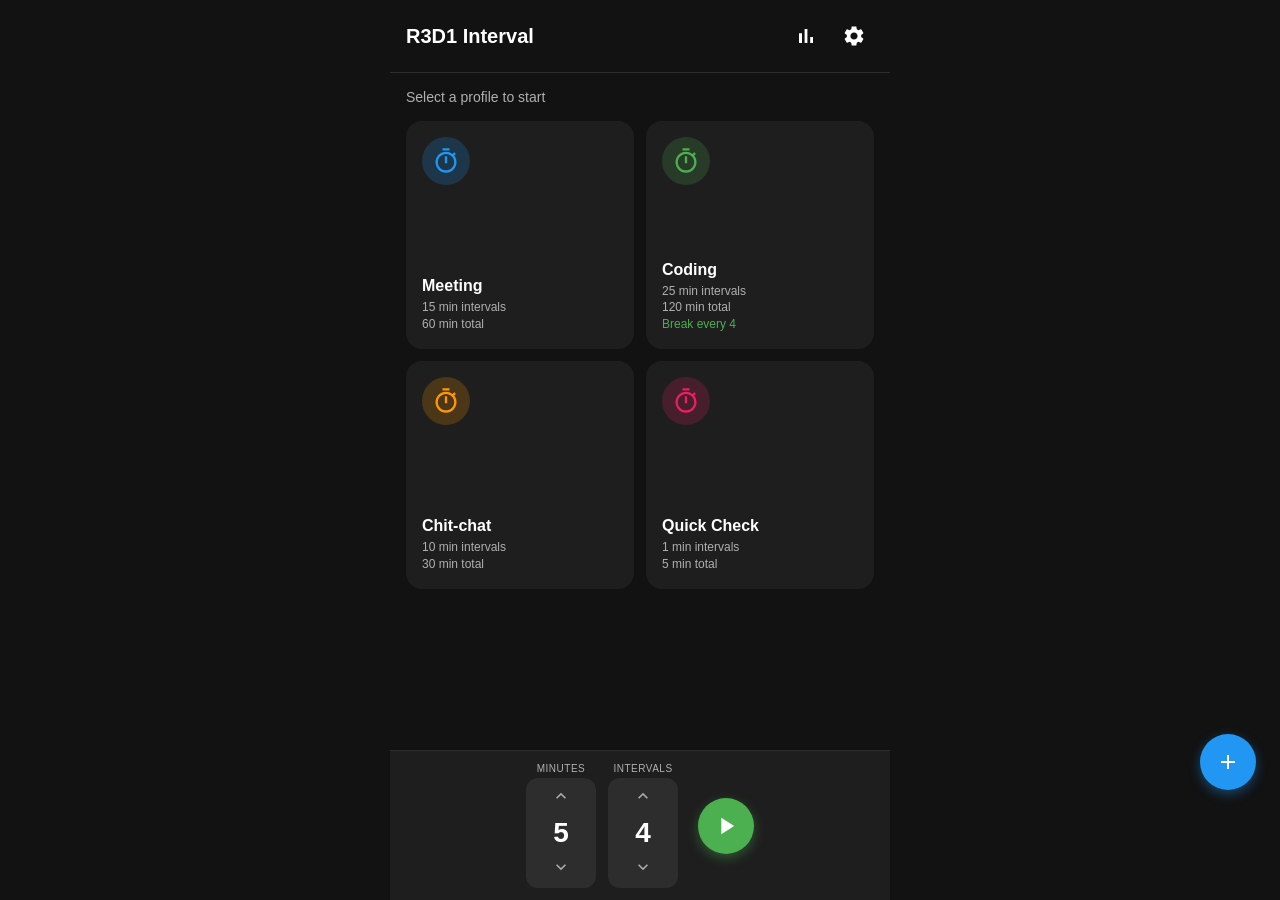
==== index.html @ 6e0c1206 "refactor: Remove Android app, keep PWA only - Removed all Kotlin/Android files - Moved PWA files to " ====
<!DOCTYPE html>
<html lang="en">
<head>
    <meta charset="UTF-8">
    <meta name="viewport" content="width=device-width, initial-scale=1.0, user-scalable=no">
    <meta name="theme-color" content="#121212">
    <meta name="apple-mobile-web-app-capable" content="yes">
    <meta name="apple-mobile-web-app-status-bar-style" content="black-translucent">
    <meta name="description" content="R3D1 Interval Timer - Productivity interval timer app">

    <title>R3D1 Interval</title>

    <link rel="manifest" href="manifest.json">
    <link rel="apple-touch-icon" href="icons/icon-192.png">
    <link rel="icon" type="image/png" href="icons/icon-192.png">
    <link rel="stylesheet" href="css/style.css">
</head>
<body>
    <div id="app">
        <!-- Home Screen -->
        <div id="home-screen" class="screen active">
            <header>
                <h1>R3D1 Interval</h1>
                <div class="header-actions">
                    <button id="stats-btn" class="icon-btn" aria-label="Statistics">
                        <svg viewBox="0 0 24 24"><path d="M5 9.2h3V19H5V9.2zM10.6 5h2.8v14h-2.8V5zm5.6 8H19v6h-2.8v-6z"/></svg>
                    </button>
                    <button id="settings-btn" class="icon-btn" aria-label="Settings">
                        <svg viewBox="0 0 24 24"><path d="M19.14 12.94c.04-.31.06-.63.06-.94 0-.31-.02-.63-.06-.94l2.03-1.58c.18-.14.23-.41.12-.61l-1.92-3.32c-.12-.22-.37-.29-.59-.22l-2.39.96c-.5-.38-1.03-.7-1.62-.94l-.36-2.54c-.04-.24-.24-.41-.48-.41h-3.84c-.24 0-.43.17-.47.41l-.36 2.54c-.59.24-1.13.57-1.62.94l-2.39-.96c-.22-.08-.47 0-.59.22L2.74 8.87c-.12.21-.08.47.12.61l2.03 1.58c-.04.31-.06.63-.06.94s.02.63.06.94l-2.03 1.58c-.18.14-.23.41-.12.61l1.92 3.32c.12.22.37.29.59.22l2.39-.96c.5.38 1.03.7 1.62.94l.36 2.54c.05.24.24.41.48.41h3.84c.24 0 .44-.17.47-.41l.36-2.54c.59-.24 1.13-.56 1.62-.94l2.39.96c.22.08.47 0 .59-.22l1.92-3.32c.12-.22.07-.47-.12-.61l-2.01-1.58zM12 15.6c-1.98 0-3.6-1.62-3.6-3.6s1.62-3.6 3.6-3.6 3.6 1.62 3.6 3.6-1.62 3.6-3.6 3.6z"/></svg>
                    </button>
                </div>
            </header>

            <main>
                <p class="subtitle">Select a profile to start</p>
                <div id="profiles-grid" class="profiles-grid">
                    <!-- Profiles will be inserted here -->
                </div>
                <button id="add-profile-btn" class="fab" aria-label="Add Profile">
                    <svg viewBox="0 0 24 24"><path d="M19 13h-6v6h-2v-6H5v-2h6V5h2v6h6v2z"/></svg>
                </button>
            </main>

            <!-- Quick Start Section -->
            <div class="quick-start-section">
                <div class="quick-start-container">
                    <div class="picker-box">
                        <label>Minutes</label>
                        <div class="picker-wheel" id="minutes-picker">
                            <button class="picker-arrow up" data-picker="minutes" data-dir="up">
                                <svg viewBox="0 0 24 24"><path d="M7.41 15.41L12 10.83l4.59 4.58L18 14l-6-6-6 6z"/></svg>
                            </button>
                            <div class="picker-value" id="quick-minutes">5</div>
                            <button class="picker-arrow down" data-picker="minutes" data-dir="down">
                                <svg viewBox="0 0 24 24"><path d="M7.41 8.59L12 13.17l4.59-4.58L18 10l-6 6-6-6z"/></svg>
                            </button>
                        </div>
                    </div>
                    <div class="picker-box">
                        <label>Intervals</label>
                        <div class="picker-wheel" id="intervals-picker">
                            <button class="picker-arrow up" data-picker="intervals" data-dir="up">
                                <svg viewBox="0 0 24 24"><path d="M7.41 15.41L12 10.83l4.59 4.58L18 14l-6-6-6 6z"/></svg>
                            </button>
                            <div class="picker-value" id="quick-intervals">4</div>
                            <button class="picker-arrow down" data-picker="intervals" data-dir="down">
                                <svg viewBox="0 0 24 24"><path d="M7.41 8.59L12 13.17l4.59-4.58L18 10l-6 6-6-6z"/></svg>
                            </button>
                        </div>
                    </div>
                    <button class="quick-start-btn" id="quick-start-btn">
                        <svg viewBox="0 0 24 24"><path d="M8 5v14l11-7z"/></svg>
                    </button>
                </div>
            </div>
        </div>

        <!-- Timer Screen -->
        <div id="timer-screen" class="screen">
            <header>
                <button id="timer-back-btn" class="icon-btn" aria-label="Back">
                    <svg viewBox="0 0 24 24"><path d="M20 11H7.83l5.59-5.59L12 4l-8 8 8 8 1.41-1.41L7.83 13H20v-2z"/></svg>
                </button>
                <h1 id="timer-profile-name">Timer</h1>
                <div class="header-actions"></div>
            </header>

            <main class="timer-main">
                <div id="timer-status" class="status-badge">READY</div>

                <div class="timer-display">
                    <svg class="progress-ring" viewBox="0 0 200 200">
                        <circle class="progress-ring-bg" cx="100" cy="100" r="90"/>
                        <circle id="progress-circle" class="progress-ring-fg" cx="100" cy="100" r="90"/>
                    </svg>
                    <div class="timer-text">
                        <span id="timer-label">Interval</span>
                        <span id="timer-time">00:00</span>
                    </div>
                </div>

                <div class="timer-info">
                    <span id="intervals-count">Intervals: 0</span>
                    <span id="session-time">Session: 00:00</span>
                </div>

                <div id="timer-controls" class="timer-controls">
                    <button id="start-btn" class="control-btn primary">
                        <svg viewBox="0 0 24 24"><path d="M8 5v14l11-7z"/></svg>
                    </button>
                </div>
            </main>
        </div>

        <!-- Profile Editor Screen -->
        <div id="editor-screen" class="screen">
            <header>
                <button id="editor-close-btn" class="icon-btn" aria-label="Close">
                    <svg viewBox="0 0 24 24"><path d="M19 6.41L17.59 5 12 10.59 6.41 5 5 6.41 10.59 12 5 17.59 6.41 19 12 13.41 17.59 19 19 17.59 13.41 12z"/></svg>
                </button>
                <h1 id="editor-title">New Profile</h1>
                <button id="editor-save-btn" class="text-btn">Save</button>
            </header>

            <main class="editor-main">
                <div class="form-group">
                    <label for="profile-name">Profile Name</label>
                    <input type="text" id="profile-name" placeholder="Enter name">
                </div>

                <div class="form-group">
                    <label>Interval Duration: <span id="interval-value">25</span> min</label>
                    <input type="range" id="interval-slider" min="1" max="60" value="25">
                </div>

                <div class="form-group">
                    <label>Session Duration: <span id="session-value">60</span> min</label>
                    <input type="range" id="session-slider" min="5" max="240" value="60">
                </div>

                <div class="form-group switch-group">
                    <label>Break Reminders</label>
                    <label class="switch">
                        <input type="checkbox" id="break-toggle">
                        <span class="slider"></span>
                    </label>
                </div>

                <div id="break-settings" class="break-settings hidden">
                    <div class="form-group">
                        <label>Break after: <span id="break-interval-value">4</span> intervals</label>
                        <input type="range" id="break-interval-slider" min="1" max="10" value="4">
                    </div>
                    <div class="form-group">
                        <label>Break duration: <span id="break-duration-value">5</span> min</label>
                        <input type="range" id="break-duration-slider" min="1" max="15" value="5">
                    </div>
                </div>

                <div class="form-group">
                    <label>Color</label>
                    <div class="color-options" id="color-options">
                        <button class="color-btn selected" data-color="#2196F3" style="background:#2196F3"></button>
                        <button class="color-btn" data-color="#4CAF50" style="background:#4CAF50"></button>
                        <button class="color-btn" data-color="#FF9800" style="background:#FF9800"></button>
                        <button class="color-btn" data-color="#E91E63" style="background:#E91E63"></button>
                        <button class="color-btn" data-color="#9C27B0" style="background:#9C27B0"></button>
                        <button class="color-btn" data-color="#00BCD4" style="background:#00BCD4"></button>
                    </div>
                </div>

                <button id="delete-profile-btn" class="delete-btn hidden">Delete Profile</button>
            </main>
        </div>

        <!-- Settings Screen -->
        <div id="settings-screen" class="screen">
            <header>
                <button id="settings-back-btn" class="icon-btn" aria-label="Back">
                    <svg viewBox="0 0 24 24"><path d="M20 11H7.83l5.59-5.59L12 4l-8 8 8 8 1.41-1.41L7.83 13H20v-2z"/></svg>
                </button>
                <h1>Settings</h1>
                <div class="header-actions"></div>
            </header>

            <main class="settings-main">
                <section>
                    <h2>Timer</h2>
                    <div class="setting-item">
                        <div class="setting-info">
                            <span class="setting-title">Sound</span>
                            <span class="setting-desc">Play beep when interval completes</span>
                        </div>
                        <label class="switch">
                            <input type="checkbox" id="sound-toggle" checked>
                            <span class="slider"></span>
                        </label>
                    </div>
                    <div class="setting-item">
                        <div class="setting-info">
                            <span class="setting-title">Vibration</span>
                            <span class="setting-desc">Vibrate when interval completes</span>
                        </div>
                        <label class="switch">
                            <input type="checkbox" id="vibration-toggle" checked>
                            <span class="slider"></span>
                        </label>
                    </div>
                </section>

                <section>
                    <h2>Display</h2>
                    <div class="setting-item">
                        <div class="setting-info">
                            <span class="setting-title">Keep Screen On</span>
                            <span class="setting-desc">Prevent screen from turning off during timer</span>
                        </div>
                        <label class="switch">
                            <input type="checkbox" id="wakelock-toggle">
                            <span class="slider"></span>
                        </label>
                    </div>
                </section>

                <section>
                    <h2>Data</h2>
                    <div class="setting-item clickable" id="clear-stats-btn">
                        <div class="setting-info">
                            <span class="setting-title">Clear Statistics</span>
                            <span class="setting-desc">Remove all session history</span>
                        </div>
                    </div>
                    <div class="setting-item clickable" id="reset-profiles-btn">
                        <div class="setting-info">
                            <span class="setting-title">Reset to Defaults</span>
                            <span class="setting-desc">Restore default profiles</span>
                        </div>
                    </div>
                </section>

                <section>
                    <h2>About</h2>
                    <div class="setting-item">
                        <div class="setting-info">
                            <span class="setting-title">Version</span>
                            <span class="setting-desc">1.0.0</span>
                        </div>
                    </div>
                </section>
            </main>
        </div>

        <!-- Statistics Screen -->
        <div id="stats-screen" class="screen">
            <header>
                <button id="stats-back-btn" class="icon-btn" aria-label="Back">
                    <svg viewBox="0 0 24 24"><path d="M20 11H7.83l5.59-5.59L12 4l-8 8 8 8 1.41-1.41L7.83 13H20v-2z"/></svg>
                </button>
                <h1>Statistics</h1>
                <div class="header-actions"></div>
            </header>

            <main class="stats-main">
                <p class="subtitle">Last 7 Days</p>

                <div class="stats-grid">
                    <div class="stat-card blue">
                        <svg viewBox="0 0 24 24"><path d="M15 1H9v2h6V1zm-4 13h2V8h-2v6zm8.03-6.61l1.42-1.42c-.43-.51-.9-.99-1.41-1.41l-1.42 1.42A8.962 8.962 0 0012 4c-4.97 0-9 4.03-9 9s4.03 9 9 9 9-4.03 9-9c0-2.12-.74-4.07-1.97-5.61zM12 20c-3.87 0-7-3.13-7-7s3.13-7 7-7 7 3.13 7 7-3.13 7-7 7z"/></svg>
                        <span id="stat-minutes" class="stat-value">0</span>
                        <span class="stat-label">Minutes</span>
                    </div>
                    <div class="stat-card green">
                        <svg viewBox="0 0 24 24"><path d="M12 2C6.48 2 2 6.48 2 12s4.48 10 10 10 10-4.48 10-10S17.52 2 12 2zm-2 15l-5-5 1.41-1.41L10 14.17l7.59-7.59L19 8l-9 9z"/></svg>
                        <span id="stat-sessions" class="stat-value">0</span>
                        <span class="stat-label">Sessions</span>
                    </div>
                    <div class="stat-card orange">
                        <svg viewBox="0 0 24 24"><path d="M19 3h-1V1h-2v2H8V1H6v2H5c-1.11 0-1.99.9-1.99 2L3 19c0 1.1.89 2 2 2h14c1.1 0 2-.9 2-2V5c0-1.1-.9-2-2-2zm0 16H5V8h14v11zM9 10H7v2h2v-2zm4 0h-2v2h2v-2zm4 0h-2v2h2v-2zm-8 4H7v2h2v-2zm4 0h-2v2h2v-2zm4 0h-2v2h2v-2z"/></svg>
                        <span id="stat-days" class="stat-value">0</span>
                        <span class="stat-label">Active Days</span>
                    </div>
                    <div class="stat-card pink">
                        <svg viewBox="0 0 24 24"><path d="M13.5.67s.74 2.65.74 4.8c0 2.06-1.35 3.73-3.41 3.73-2.07 0-3.63-1.67-3.63-3.73l.03-.36C5.21 7.51 4 10.62 4 14c0 4.42 3.58 8 8 8s8-3.58 8-8C20 8.61 17.41 3.8 13.5.67zM11.71 19c-1.78 0-3.22-1.4-3.22-3.14 0-1.62 1.05-2.76 2.81-3.12 1.77-.36 3.6-1.21 4.62-2.58.39 1.29.59 2.65.59 4.04 0 2.65-2.15 4.8-4.8 4.8z"/></svg>
                        <span id="stat-streak" class="stat-value">0</span>
                        <span class="stat-label">Day Streak</span>
                    </div>
                </div>

                <h2>Session History</h2>
                <div id="history-list" class="history-list">
                    <p class="empty-state">No sessions yet</p>
                </div>
            </main>
        </div>
    </div>

    <script src="js/app.js"></script>
</body>
</html>
---- css/style.css ----
* {
    margin: 0;
    padding: 0;
    box-sizing: border-box;
}

:root {
    --bg-primary: #121212;
    --bg-secondary: #1E1E1E;
    --bg-tertiary: #2D2D2D;
    --text-primary: #FFFFFF;
    --text-secondary: #B0B0B0;
    --accent-blue: #2196F3;
    --accent-green: #4CAF50;
    --accent-orange: #FF9800;
    --accent-pink: #E91E63;
    --accent-purple: #9C27B0;
    --accent-cyan: #00BCD4;
}

html, body {
    height: 100%;
    font-family: -apple-system, BlinkMacSystemFont, 'Segoe UI', Roboto, Oxygen, Ubuntu, sans-serif;
    background: var(--bg-primary);
    color: var(--text-primary);
    overflow: hidden;
    -webkit-tap-highlight-color: transparent;
    user-select: none;
}

#app {
    height: 100%;
    width: 100%;
    max-width: 500px;
    margin: 0 auto;
    position: relative;
}

/* Screens */
.screen {
    position: absolute;
    top: 0;
    left: 0;
    width: 100%;
    height: 100%;
    display: flex;
    flex-direction: column;
    opacity: 0;
    visibility: hidden;
    transition: opacity 0.2s, visibility 0.2s;
}

.screen.active {
    opacity: 1;
    visibility: visible;
}

/* Header */
header {
    display: flex;
    align-items: center;
    justify-content: space-between;
    padding: 16px;
    background: var(--bg-primary);
    border-bottom: 1px solid var(--bg-tertiary);
}

header h1 {
    font-size: 20px;
    font-weight: 600;
}

.header-actions {
    display: flex;
    gap: 8px;
}

.icon-btn {
    background: none;
    border: none;
    width: 40px;
    height: 40px;
    border-radius: 50%;
    display: flex;
    align-items: center;
    justify-content: center;
    cursor: pointer;
    transition: background 0.2s;
}

.icon-btn:hover, .icon-btn:active {
    background: var(--bg-tertiary);
}

.icon-btn svg {
    width: 24px;
    height: 24px;
    fill: var(--text-primary);
}

.text-btn {
    background: none;
    border: none;
    color: var(--accent-blue);
    font-size: 16px;
    font-weight: 500;
    padding: 8px 16px;
    cursor: pointer;
}

/* Main content */
main {
    flex: 1;
    padding: 16px;
    overflow-y: auto;
}

.subtitle {
    color: var(--text-secondary);
    font-size: 14px;
    margin-bottom: 16px;
}

/* Profiles Grid */
.profiles-grid {
    display: grid;
    grid-template-columns: repeat(2, 1fr);
    gap: 12px;
    padding-bottom: 80px;
}

.profile-card {
    background: var(--bg-secondary);
    border-radius: 16px;
    padding: 16px;
    aspect-ratio: 1;
    display: flex;
    flex-direction: column;
    justify-content: space-between;
    cursor: pointer;
    transition: transform 0.2s, box-shadow 0.2s;
    position: relative;
    overflow: hidden;
}

.profile-card:active {
    transform: scale(0.98);
}

.profile-card::before {
    content: '';
    position: absolute;
    top: 0;
    left: 0;
    right: 0;
    bottom: 0;
    opacity: 0.1;
    border-radius: 16px;
}

.profile-icon {
    width: 48px;
    height: 48px;
    border-radius: 50%;
    display: flex;
    align-items: center;
    justify-content: center;
}

.profile-icon svg {
    width: 28px;
    height: 28px;
}

.profile-name {
    font-size: 16px;
    font-weight: 600;
    margin-bottom: 4px;
}

.profile-info {
    font-size: 12px;
    color: var(--text-secondary);
    line-height: 1.4;
}

.profile-edit-btn {
    position: absolute;
    top: 8px;
    right: 8px;
    width: 32px;
    height: 32px;
    border-radius: 50%;
    background: rgba(0,0,0,0.3);
    border: none;
    cursor: pointer;
    display: flex;
    align-items: center;
    justify-content: center;
    opacity: 0;
    transition: opacity 0.2s;
}

.profile-card:hover .profile-edit-btn,
.profile-card:active .profile-edit-btn {
    opacity: 1;
}

.profile-edit-btn svg {
    width: 16px;
    height: 16px;
    fill: white;
}

/* FAB */
.fab {
    position: fixed;
    bottom: 24px;
    right: 24px;
    width: 56px;
    height: 56px;
    border-radius: 50%;
    background: var(--accent-blue);
    border: none;
    box-shadow: 0 4px 12px rgba(33, 150, 243, 0.4);
    cursor: pointer;
    display: flex;
    align-items: center;
    justify-content: center;
    transition: transform 0.2s;
}

.fab:active {
    transform: scale(0.95);
}

.fab svg {
    width: 24px;
    height: 24px;
    fill: white;
}

/* Timer Screen */
.timer-main {
    display: flex;
    flex-direction: column;
    align-items: center;
    justify-content: space-between;
    padding: 24px;
    height: calc(100% - 73px);
}

.status-badge {
    padding: 8px 16px;
    border-radius: 20px;
    font-size: 12px;
    font-weight: 700;
    letter-spacing: 1px;
}

.status-badge.ready { background: rgba(176,176,176,0.2); color: var(--text-secondary); }
.status-badge.running { background: rgba(76,175,80,0.2); color: var(--accent-green); }
.status-badge.paused { background: rgba(255,235,59,0.2); color: #FFEB3B; }
.status-badge.break { background: rgba(255,152,0,0.2); color: var(--accent-orange); }
.status-badge.completed { background: rgba(76,175,80,0.2); color: var(--accent-green); }

.timer-display {
    position: relative;
    width: 280px;
    height: 280px;
}

.progress-ring {
    width: 100%;
    height: 100%;
    transform: rotate(-90deg);
}

.progress-ring-bg {
    fill: none;
    stroke: var(--bg-tertiary);
    stroke-width: 8;
}

.progress-ring-fg {
    fill: none;
    stroke: var(--accent-blue);
    stroke-width: 8;
    stroke-linecap: round;
    stroke-dasharray: 565.48;
    stroke-dashoffset: 565.48;
    transition: stroke-dashoffset 0.3s ease;
}

.timer-text {
    position: absolute;
    top: 50%;
    left: 50%;
    transform: translate(-50%, -50%);
    text-align: center;
}

#timer-label {
    display: block;
    font-size: 14px;
    color: var(--text-secondary);
    margin-bottom: 4px;
}

#timer-time {
    display: block;
    font-size: 56px;
    font-weight: 700;
    font-variant-numeric: tabular-nums;
}

.timer-info {
    display: flex;
    flex-direction: column;
    align-items: center;
    gap: 4px;
    color: var(--text-secondary);
    font-size: 14px;
}

.timer-controls {
    display: flex;
    gap: 24px;
    align-items: center;
}

.control-btn {
    width: 56px;
    height: 56px;
    border-radius: 50%;
    border: 2px solid var(--text-secondary);
    background: none;
    cursor: pointer;
    display: flex;
    align-items: center;
    justify-content: center;
    transition: transform 0.2s;
}

.control-btn:active {
    transform: scale(0.95);
}

.control-btn svg {
    width: 24px;
    height: 24px;
    fill: var(--text-primary);
}

.control-btn.primary {
    width: 72px;
    height: 72px;
    background: var(--accent-blue);
    border: none;
    box-shadow: 0 4px 12px rgba(33, 150, 243, 0.4);
}

.control-btn.primary svg {
    width: 36px;
    height: 36px;
}

/* Editor Screen */
.editor-main {
    padding: 24px 16px;
}

.form-group {
    margin-bottom: 24px;
}

.form-group label {
    display: block;
    font-size: 14px;
    color: var(--text-secondary);
    margin-bottom: 8px;
}

.form-group input[type="text"] {
    width: 100%;
    padding: 12px 16px;
    border: 1px solid var(--bg-tertiary);
    border-radius: 8px;
    background: var(--bg-secondary);
    color: var(--text-primary);
    font-size: 16px;
}

.form-group input[type="text"]:focus {
    outline: none;
    border-color: var(--accent-blue);
}

.form-group input[type="range"] {
    width: 100%;
    height: 4px;
    border-radius: 2px;
    background: var(--bg-tertiary);
    appearance: none;
    cursor: pointer;
}

.form-group input[type="range"]::-webkit-slider-thumb {
    appearance: none;
    width: 20px;
    height: 20px;
    border-radius: 50%;
    background: var(--accent-blue);
    cursor: pointer;
}

.switch-group {
    display: flex;
    justify-content: space-between;
    align-items: center;
}

.switch-group label:first-child {
    margin-bottom: 0;
}

.switch {
    position: relative;
    width: 48px;
    height: 28px;
}

.switch input {
    opacity: 0;
    width: 0;
    height: 0;
}

.switch .slider {
    position: absolute;
    cursor: pointer;
    top: 0;
    left: 0;
    right: 0;
    bottom: 0;
    background: var(--bg-tertiary);
    border-radius: 14px;
    transition: 0.3s;
}

.switch .slider::before {
    content: '';
    position: absolute;
    width: 20px;
    height: 20px;
    left: 4px;
    bottom: 4px;
    background: white;
    border-radius: 50%;
    transition: 0.3s;
}

.switch input:checked + .slider {
    background: var(--accent-blue);
}

.switch input:checked + .slider::before {
    transform: translateX(20px);
}

.break-settings {
    background: var(--bg-secondary);
    padding: 16px;
    border-radius: 8px;
    margin-bottom: 24px;
}

.break-settings.hidden {
    display: none;
}

.color-options {
    display: flex;
    gap: 12px;
    flex-wrap: wrap;
}

.color-btn {
    width: 44px;
    height: 44px;
    border-radius: 50%;
    border: 3px solid transparent;
    cursor: pointer;
    transition: transform 0.2s;
}

.color-btn.selected {
    border-color: white;
}

.color-btn:active {
    transform: scale(0.95);
}

.delete-btn {
    width: 100%;
    padding: 16px;
    background: rgba(244, 67, 54, 0.1);
    border: 1px solid #F44336;
    border-radius: 8px;
    color: #F44336;
    font-size: 16px;
    cursor: pointer;
    margin-top: 24px;
}

.delete-btn.hidden {
    display: none;
}

/* Settings Screen */
.settings-main {
    padding: 0;
}

.settings-main section {
    padding: 16px;
    border-bottom: 1px solid var(--bg-tertiary);
}

.settings-main h2 {
    font-size: 12px;
    font-weight: 500;
    color: var(--accent-blue);
    text-transform: uppercase;
    letter-spacing: 1px;
    margin-bottom: 8px;
}

.setting-item {
    display: flex;
    justify-content: space-between;
    align-items: center;
    padding: 12px 0;
}

.setting-item.clickable {
    cursor: pointer;
}

.setting-item.clickable:active {
    opacity: 0.7;
}

.setting-info {
    flex: 1;
}

.setting-title {
    display: block;
    font-size: 16px;
    margin-bottom: 2px;
}

.setting-desc {
    display: block;
    font-size: 12px;
    color: var(--text-secondary);
}

/* Stats Screen */
.stats-main {
    padding: 16px;
}

.stats-main h2 {
    font-size: 14px;
    color: var(--text-secondary);
    margin: 24px 0 12px;
}

.stats-grid {
    display: grid;
    grid-template-columns: repeat(2, 1fr);
    gap: 12px;
}

.stat-card {
    padding: 16px;
    border-radius: 12px;
    text-align: center;
}

.stat-card svg {
    width: 28px;
    height: 28px;
    margin-bottom: 8px;
}

.stat-card.blue { background: rgba(33,150,243,0.1); }
.stat-card.blue svg { fill: var(--accent-blue); }

.stat-card.green { background: rgba(76,175,80,0.1); }
.stat-card.green svg { fill: var(--accent-green); }

.stat-card.orange { background: rgba(255,152,0,0.1); }
.stat-card.orange svg { fill: var(--accent-orange); }

.stat-card.pink { background: rgba(233,30,99,0.1); }
.stat-card.pink svg { fill: var(--accent-pink); }

.stat-value {
    display: block;
    font-size: 32px;
    font-weight: 700;
    margin-bottom: 4px;
}

.stat-label {
    font-size: 12px;
    color: var(--text-secondary);
}

.history-list {
    display: flex;
    flex-direction: column;
    gap: 8px;
}

.history-item {
    display: flex;
    justify-content: space-between;
    align-items: center;
    padding: 12px 16px;
    background: var(--bg-secondary);
    border-radius: 8px;
}

.history-item-info {
    flex: 1;
}

.history-item-name {
    font-size: 14px;
    font-weight: 500;
}

.history-item-date {
    font-size: 12px;
    color: var(--text-secondary);
}

.history-item-duration {
    font-size: 16px;
    font-weight: 600;
    color: var(--accent-blue);
}

.empty-state {
    text-align: center;
    color: var(--text-secondary);
    padding: 32px;
}

/* Utility */
.hidden {
    display: none !important;
}

/* Quick Start Section */
.quick-start-section {
    position: absolute;
    bottom: 0;
    left: 0;
    right: 0;
    background: var(--bg-secondary);
    border-top: 1px solid var(--bg-tertiary);
    padding: 12px 16px;
    padding-bottom: calc(12px + env(safe-area-inset-bottom, 0px));
}

.quick-start-container {
    display: flex;
    align-items: center;
    justify-content: center;
    gap: 12px;
}

.picker-box {
    display: flex;
    flex-direction: column;
    align-items: center;
}

.picker-box label {
    font-size: 10px;
    color: var(--text-secondary);
    text-transform: uppercase;
    letter-spacing: 0.5px;
    margin-bottom: 4px;
}

.picker-wheel {
    display: flex;
    flex-direction: column;
    align-items: center;
    background: var(--bg-tertiary);
    border-radius: 12px;
    padding: 4px;
    min-width: 70px;
}

.picker-arrow {
    background: none;
    border: none;
    padding: 4px;
    cursor: pointer;
    opacity: 0.6;
    transition: opacity 0.2s;
}

.picker-arrow:hover,
.picker-arrow:active {
    opacity: 1;
}

.picker-arrow svg {
    width: 20px;
    height: 20px;
    fill: var(--text-primary);
}

.picker-value {
    font-size: 28px;
    font-weight: 700;
    color: var(--text-primary);
    min-width: 50px;
    text-align: center;
    padding: 4px 0;
    font-variant-numeric: tabular-nums;
}

.quick-start-btn {
    width: 56px;
    height: 56px;
    border-radius: 50%;
    background: var(--accent-green);
    border: none;
    box-shadow: 0 4px 12px rgba(76, 175, 80, 0.4);
    cursor: pointer;
    display: flex;
    align-items: center;
    justify-content: center;
    transition: transform 0.2s;
    margin-left: 8px;
}

.quick-start-btn:active {
    transform: scale(0.95);
}

.quick-start-btn svg {
    width: 28px;
    height: 28px;
    fill: white;
}

/* Adjust main content to account for quick start section */
#home-screen main {
    padding-bottom: 120px;
}

/* Move FAB above quick start section */
#home-screen .fab {
    bottom: 110px;
}

/* Safe area for notched phones */
@supports (padding-top: env(safe-area-inset-top)) {
    header {
        padding-top: calc(16px + env(safe-area-inset-top));
    }

    .fab {
        bottom: calc(24px + env(safe-area-inset-bottom));
    }

    #home-screen .fab {
        bottom: calc(110px + env(safe-area-inset-bottom));
    }
}
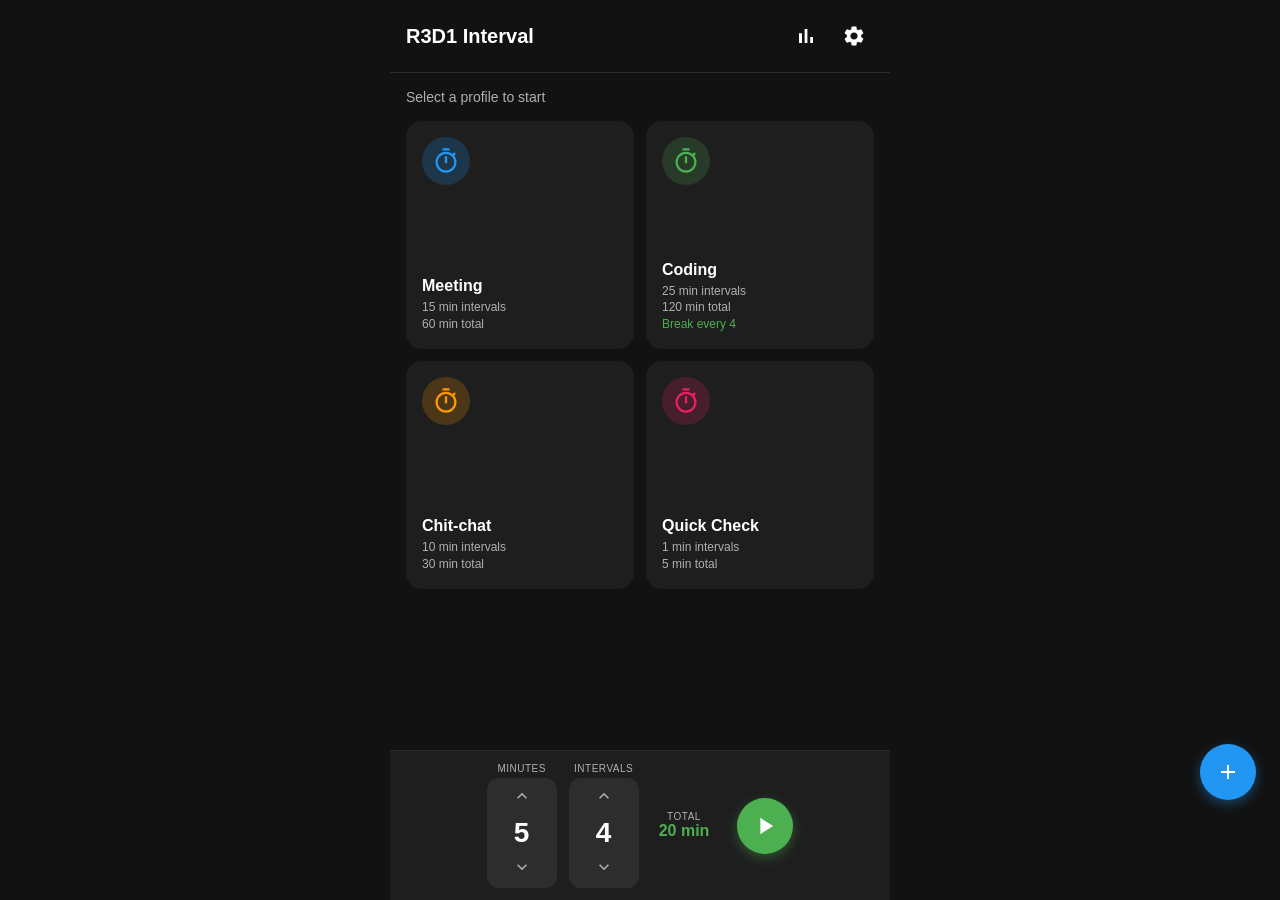
==== commit 843c9674: "feat: Improve UI with better spacing, expanded colors, and total time display - Reduce spacing betwe" ====
--- a/index.html
+++ b/index.html
@@ -68,6 +68,10 @@
                             </button>
                         </div>
                     </div>
+                    <div class="quick-total">
+                        <span class="quick-total-label">Total</span>
+                        <span class="quick-total-value" id="quick-total-time">20 min</span>
+                    </div>
                     <button class="quick-start-btn" id="quick-start-btn">
                         <svg viewBox="0 0 24 24"><path d="M8 5v14l11-7z"/></svg>
                     </button>
@@ -166,6 +170,12 @@
                         <button class="color-btn" data-color="#E91E63" style="background:#E91E63"></button>
                         <button class="color-btn" data-color="#9C27B0" style="background:#9C27B0"></button>
                         <button class="color-btn" data-color="#00BCD4" style="background:#00BCD4"></button>
+                        <button class="color-btn" data-color="#F44336" style="background:#F44336"></button>
+                        <button class="color-btn" data-color="#FFEB3B" style="background:#FFEB3B"></button>
+                        <button class="color-btn" data-color="#795548" style="background:#795548"></button>
+                        <button class="color-btn" data-color="#607D8B" style="background:#607D8B"></button>
+                        <button class="color-btn" data-color="#3F51B5" style="background:#3F51B5"></button>
+                        <button class="color-btn" data-color="#009688" style="background:#009688"></button>
                     </div>
                 </div>
 
--- a/css/style.css
+++ b/css/style.css
@@ -765,14 +765,35 @@
     fill: white;
 }
 
+/* Total time display in quick start */
+.quick-total {
+    display: flex;
+    flex-direction: column;
+    align-items: center;
+    padding: 0 8px;
+}
+
+.quick-total-label {
+    font-size: 10px;
+    color: var(--text-secondary);
+    text-transform: uppercase;
+    letter-spacing: 0.5px;
+}
+
+.quick-total-value {
+    font-size: 16px;
+    font-weight: 600;
+    color: var(--accent-green);
+}
+
 /* Adjust main content to account for quick start section */
 #home-screen main {
-    padding-bottom: 120px;
+    padding-bottom: 95px;
 }
 
 /* Move FAB above quick start section */
 #home-screen .fab {
-    bottom: 110px;
+    bottom: 100px;
 }
 
 /* Safe area for notched phones */
@@ -786,6 +807,6 @@
     }
 
     #home-screen .fab {
-        bottom: calc(110px + env(safe-area-inset-bottom));
+        bottom: calc(100px + env(safe-area-inset-bottom));
     }
 }
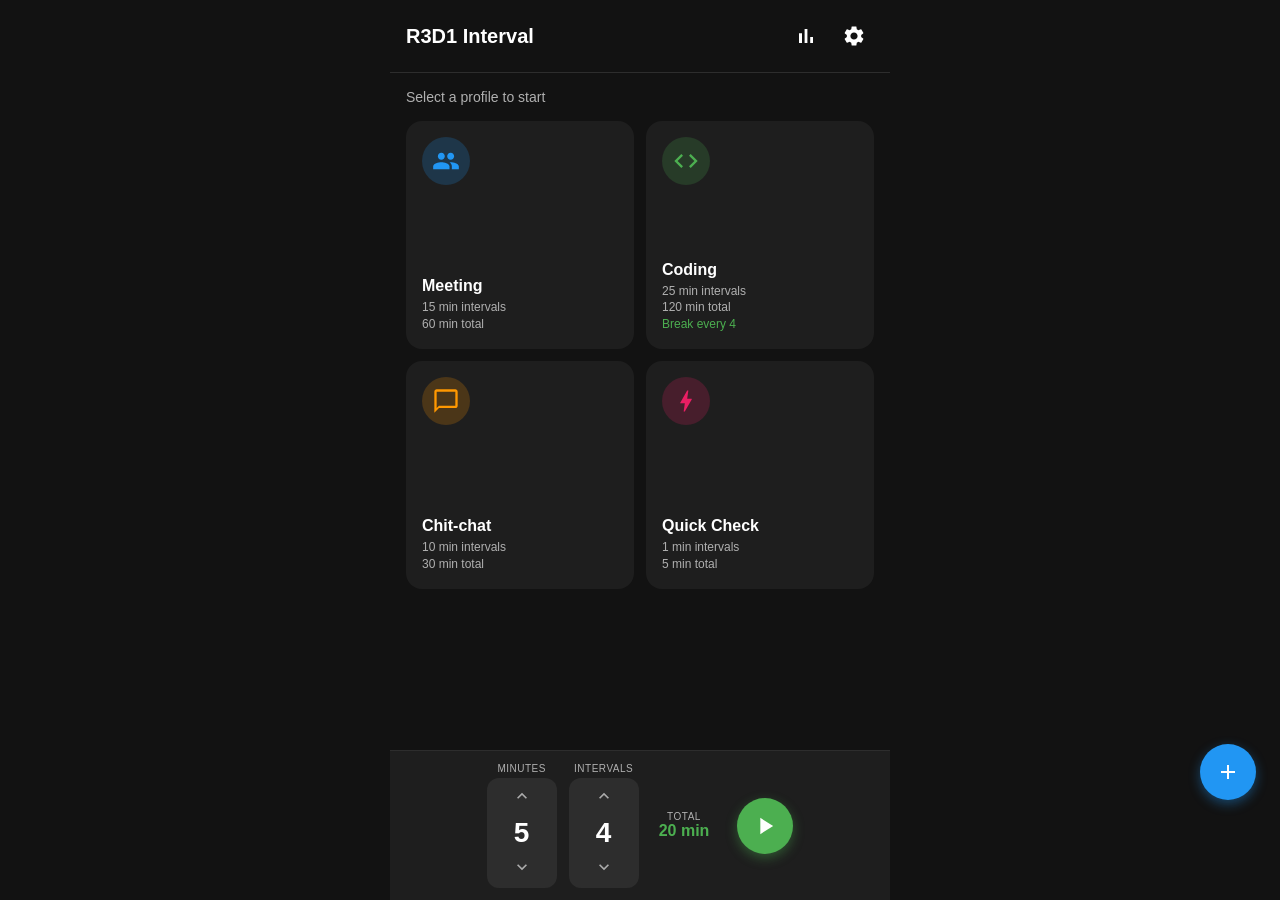
==== commit 513444da: "feat: Add 5 new features - test buttons, haptics, icons, themes, export/import - Add sound and vibra" ====
--- a/index.html
+++ b/index.html
@@ -158,6 +158,36 @@
                     <div class="form-group">
                         <label>Break duration: <span id="break-duration-value">5</span> min</label>
                         <input type="range" id="break-duration-slider" min="1" max="15" value="5">
+                    </div>
+                </div>
+
+                <div class="form-group">
+                    <label>Icon</label>
+                    <div class="icon-options" id="icon-options">
+                        <button class="icon-btn-select selected" data-icon="timer">
+                            <svg viewBox="0 0 24 24"><path d="M15 1H9v2h6V1zm-4 13h2V8h-2v6zm8.03-6.61l1.42-1.42c-.43-.51-.9-.99-1.41-1.41l-1.42 1.42A8.962 8.962 0 0012 4c-4.97 0-9 4.03-9 9s4.03 9 9 9 9-4.03 9-9c0-2.12-.74-4.07-1.97-5.61zM12 20c-3.87 0-7-3.13-7-7s3.13-7 7-7 7 3.13 7 7-3.13 7-7 7z"/></svg>
+                        </button>
+                        <button class="icon-btn-select" data-icon="code">
+                            <svg viewBox="0 0 24 24"><path d="M9.4 16.6L4.8 12l4.6-4.6L8 6l-6 6 6 6 1.4-1.4zm5.2 0l4.6-4.6-4.6-4.6L16 6l6 6-6 6-1.4-1.4z"/></svg>
+                        </button>
+                        <button class="icon-btn-select" data-icon="chat">
+                            <svg viewBox="0 0 24 24"><path d="M20 2H4c-1.1 0-2 .9-2 2v18l4-4h14c1.1 0 2-.9 2-2V4c0-1.1-.9-2-2-2zm0 14H6l-2 2V4h16v12z"/></svg>
+                        </button>
+                        <button class="icon-btn-select" data-icon="meeting">
+                            <svg viewBox="0 0 24 24"><path d="M16 11c1.66 0 2.99-1.34 2.99-3S17.66 5 16 5c-1.66 0-3 1.34-3 3s1.34 3 3 3zm-8 0c1.66 0 2.99-1.34 2.99-3S9.66 5 8 5C6.34 5 5 6.34 5 8s1.34 3 3 3zm0 2c-2.33 0-7 1.17-7 3.5V19h14v-2.5c0-2.33-4.67-3.5-7-3.5zm8 0c-.29 0-.62.02-.97.05 1.16.84 1.97 1.97 1.97 3.45V19h6v-2.5c0-2.33-4.67-3.5-7-3.5z"/></svg>
+                        </button>
+                        <button class="icon-btn-select" data-icon="coffee">
+                            <svg viewBox="0 0 24 24"><path d="M20 3H4v10c0 2.21 1.79 4 4 4h6c2.21 0 4-1.79 4-4v-3h2c1.11 0 2-.89 2-2V5c0-1.11-.89-2-2-2zm0 5h-2V5h2v3zM4 19h16v2H4v-2z"/></svg>
+                        </button>
+                        <button class="icon-btn-select" data-icon="bolt">
+                            <svg viewBox="0 0 24 24"><path d="M11 21h-1l1-7H7.5c-.88 0-.33-.75-.31-.78C8.48 10.94 10.42 7.54 13.01 3h1l-1 7h3.51c.4 0 .62.19.4.66C12.97 17.55 11 21 11 21z"/></svg>
+                        </button>
+                        <button class="icon-btn-select" data-icon="fitness">
+                            <svg viewBox="0 0 24 24"><path d="M20.57 14.86L22 13.43 20.57 12 17 15.57 8.43 7 12 3.43 10.57 2 9.14 3.43 7.71 2 5.57 4.14 4.14 2.71 2.71 4.14l1.43 1.43L2 7.71l1.43 1.43L2 10.57 3.43 12 7 8.43 15.57 17 12 20.57 13.43 22l1.43-1.43L16.29 22l2.14-2.14 1.43 1.43 1.43-1.43-1.43-1.43L22 16.29l-1.43-1.43z"/></svg>
+                        </button>
+                        <button class="icon-btn-select" data-icon="book">
+                            <svg viewBox="0 0 24 24"><path d="M18 2H6c-1.1 0-2 .9-2 2v16c0 1.1.9 2 2 2h12c1.1 0 2-.9 2-2V4c0-1.1-.9-2-2-2zM6 4h5v8l-2.5-1.5L6 12V4z"/></svg>
+                        </button>
                     </div>
                 </div>
 
@@ -201,25 +231,41 @@
                             <span class="setting-title">Sound</span>
                             <span class="setting-desc">Play beep when interval completes</span>
                         </div>
+                        <div class="setting-controls">
+                            <button id="test-sound-btn" class="mini-btn">Test</button>
+                            <label class="switch">
+                                <input type="checkbox" id="sound-toggle" checked>
+                                <span class="slider"></span>
+                            </label>
+                        </div>
+                    </div>
+                    <div class="setting-item">
+                        <div class="setting-info">
+                            <span class="setting-title">Vibration</span>
+                            <span class="setting-desc">Vibrate when interval completes</span>
+                        </div>
+                        <div class="setting-controls">
+                            <button id="test-vibration-btn" class="mini-btn">Test</button>
+                            <label class="switch">
+                                <input type="checkbox" id="vibration-toggle" checked>
+                                <span class="slider"></span>
+                            </label>
+                        </div>
+                    </div>
+                </section>
+
+                <section>
+                    <h2>Display</h2>
+                    <div class="setting-item">
+                        <div class="setting-info">
+                            <span class="setting-title">Dark Theme</span>
+                            <span class="setting-desc">Switch between dark and light mode</span>
+                        </div>
                         <label class="switch">
-                            <input type="checkbox" id="sound-toggle" checked>
+                            <input type="checkbox" id="theme-toggle" checked>
                             <span class="slider"></span>
                         </label>
                     </div>
-                    <div class="setting-item">
-                        <div class="setting-info">
-                            <span class="setting-title">Vibration</span>
-                            <span class="setting-desc">Vibrate when interval completes</span>
-                        </div>
-                        <label class="switch">
-                            <input type="checkbox" id="vibration-toggle" checked>
-                            <span class="slider"></span>
-                        </label>
-                    </div>
-                </section>
-
-                <section>
-                    <h2>Display</h2>
                     <div class="setting-item">
                         <div class="setting-info">
                             <span class="setting-title">Keep Screen On</span>
@@ -234,6 +280,21 @@
 
                 <section>
                     <h2>Data</h2>
+                    <div class="setting-item clickable" id="export-data-btn">
+                        <div class="setting-info">
+                            <span class="setting-title">Export Data</span>
+                            <span class="setting-desc">Backup profiles and statistics to file</span>
+                        </div>
+                        <svg viewBox="0 0 24 24" class="setting-icon"><path d="M19 9h-4V3H9v6H5l7 7 7-7zM5 18v2h14v-2H5z"/></svg>
+                    </div>
+                    <div class="setting-item clickable" id="import-data-btn">
+                        <div class="setting-info">
+                            <span class="setting-title">Import Data</span>
+                            <span class="setting-desc">Restore from backup file</span>
+                        </div>
+                        <svg viewBox="0 0 24 24" class="setting-icon"><path d="M9 16h6v-6h4l-7-7-7 7h4v6zm-4 2h14v2H5v-2z"/></svg>
+                    </div>
+                    <input type="file" id="import-file-input" accept=".json" style="display:none">
                     <div class="setting-item clickable" id="clear-stats-btn">
                         <div class="setting-info">
                             <span class="setting-title">Clear Statistics</span>
--- a/css/style.css
+++ b/css/style.css
@@ -18,6 +18,15 @@
     --accent-cyan: #00BCD4;
 }
 
+/* Light theme */
+[data-theme="light"] {
+    --bg-primary: #FFFFFF;
+    --bg-secondary: #F5F5F5;
+    --bg-tertiary: #E0E0E0;
+    --text-primary: #212121;
+    --text-secondary: #757575;
+}
+
 html, body {
     height: 100%;
     font-family: -apple-system, BlinkMacSystemFont, 'Segoe UI', Roboto, Oxygen, Ubuntu, sans-serif;
@@ -810,3 +819,72 @@
         bottom: calc(100px + env(safe-area-inset-bottom));
     }
 }
+
+/* Mini button for settings */
+.mini-btn {
+    padding: 6px 12px;
+    border-radius: 16px;
+    background: var(--bg-tertiary);
+    border: none;
+    color: var(--text-primary);
+    font-size: 12px;
+    font-weight: 500;
+    cursor: pointer;
+    transition: background 0.2s;
+    margin-right: 12px;
+}
+
+.mini-btn:hover,
+.mini-btn:active {
+    background: var(--accent-blue);
+}
+
+.setting-controls {
+    display: flex;
+    align-items: center;
+}
+
+/* Icon selection */
+.icon-options {
+    display: flex;
+    gap: 8px;
+    flex-wrap: wrap;
+}
+
+.icon-btn-select {
+    width: 48px;
+    height: 48px;
+    border-radius: 12px;
+    background: var(--bg-tertiary);
+    border: 2px solid transparent;
+    cursor: pointer;
+    display: flex;
+    align-items: center;
+    justify-content: center;
+    transition: transform 0.2s, border-color 0.2s;
+}
+
+.icon-btn-select svg {
+    width: 24px;
+    height: 24px;
+    fill: var(--text-secondary);
+}
+
+.icon-btn-select.selected {
+    border-color: var(--accent-blue);
+}
+
+.icon-btn-select.selected svg {
+    fill: var(--accent-blue);
+}
+
+.icon-btn-select:active {
+    transform: scale(0.95);
+}
+
+/* Setting icon */
+.setting-icon {
+    width: 24px;
+    height: 24px;
+    fill: var(--text-secondary);
+}
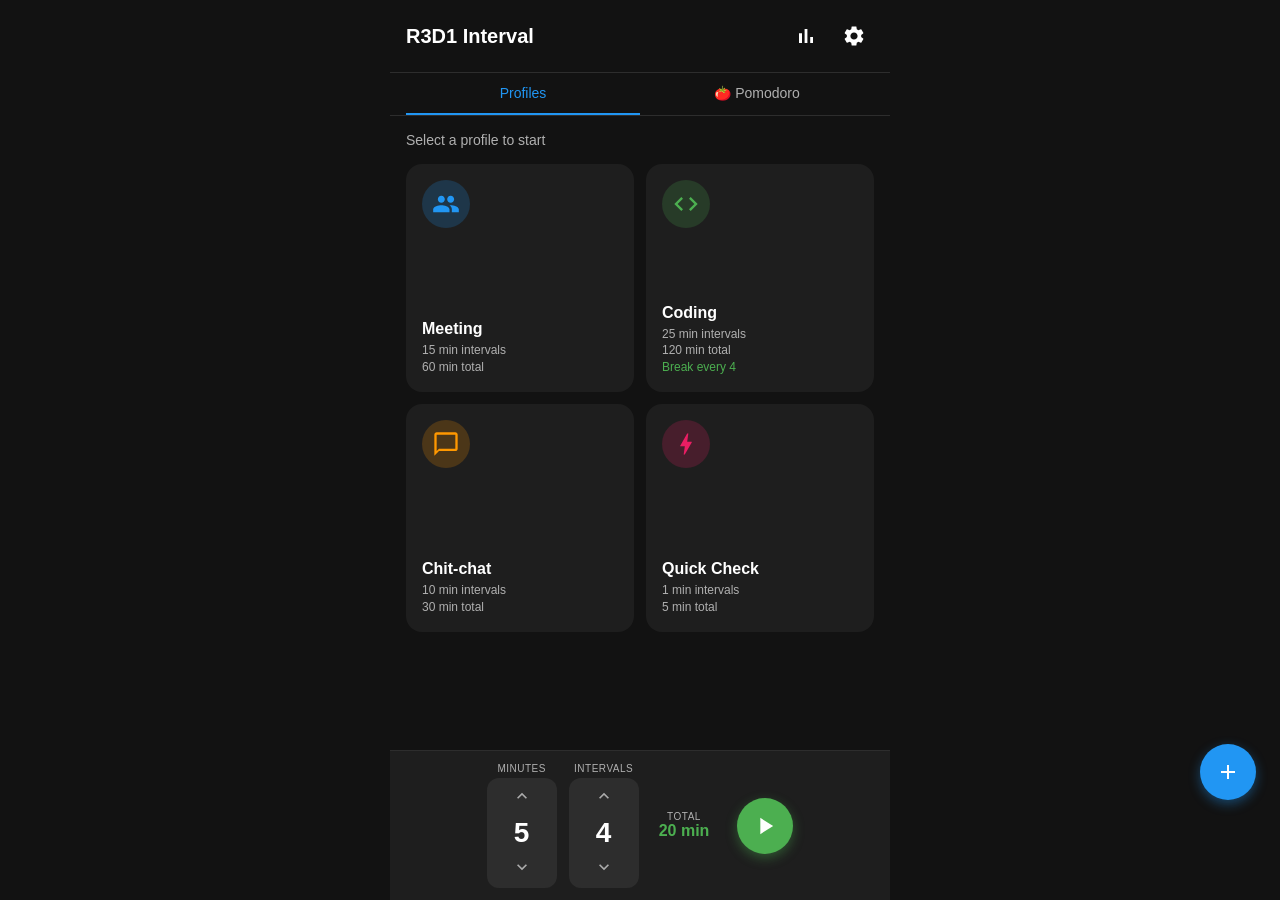
==== commit cdc4f723: "feat: Add Pomodoro Timer as separate section - Add tab navigation (Profiles | Pomodoro) on home scre" ====
--- a/index.html
+++ b/index.html
@@ -31,14 +31,93 @@
                 </div>
             </header>
 
+            <!-- Tab Navigation -->
+            <div class="tabs">
+                <button class="tab-btn active" data-tab="profiles">Profiles</button>
+                <button class="tab-btn" data-tab="pomodoro">🍅 Pomodoro</button>
+            </div>
+
             <main>
-                <p class="subtitle">Select a profile to start</p>
-                <div id="profiles-grid" class="profiles-grid">
-                    <!-- Profiles will be inserted here -->
-                </div>
-                <button id="add-profile-btn" class="fab" aria-label="Add Profile">
-                    <svg viewBox="0 0 24 24"><path d="M19 13h-6v6h-2v-6H5v-2h6V5h2v6h6v2z"/></svg>
-                </button>
+                <!-- Profiles Tab Content -->
+                <div id="profiles-tab-content">
+                    <p class="subtitle">Select a profile to start</p>
+                    <div id="profiles-grid" class="profiles-grid">
+                        <!-- Profiles will be inserted here -->
+                    </div>
+                    <button id="add-profile-btn" class="fab" aria-label="Add Profile">
+                        <svg viewBox="0 0 24 24"><path d="M19 13h-6v6h-2v-6H5v-2h6V5h2v6h6v2z"/></svg>
+                    </button>
+                </div>
+
+                <!-- Pomodoro Tab Content -->
+                <div id="pomodoro-tab-content" class="hidden">
+                    <div class="pomodoro-home">
+                        <!-- Today's Tomatoes -->
+                        <div class="pomodoro-today">
+                            <div class="pomodoro-today-header">
+                                <span class="pomodoro-today-label">Today's Tomatoes</span>
+                                <span id="pomodoro-today-count" class="pomodoro-today-count">0</span>
+                            </div>
+                            <div id="tomato-icons" class="tomato-icons"></div>
+                        </div>
+
+                        <!-- Task Input -->
+                        <div class="pomodoro-task">
+                            <input type="text" id="pomodoro-task-input" placeholder="What are you working on?">
+                        </div>
+
+                        <!-- Pomodoro Timer Display -->
+                        <div class="pomodoro-timer-display">
+                            <div id="pomodoro-status" class="pomodoro-status idle">Ready to Focus</div>
+                            <div class="timer-display pomodoro-ring">
+                                <svg class="progress-ring" viewBox="0 0 200 200">
+                                    <circle class="progress-ring-bg" cx="100" cy="100" r="90"/>
+                                    <circle id="pomodoro-progress-circle" class="progress-ring-fg" cx="100" cy="100" r="90" style="stroke: #E53935"/>
+                                </svg>
+                                <div class="timer-text">
+                                    <span id="pomodoro-time" class="pomodoro-time-value">25:00</span>
+                                </div>
+                            </div>
+                        </div>
+
+                        <!-- Pomodoro Controls -->
+                        <div id="pomodoro-controls" class="timer-controls">
+                            <button id="pomodoro-start-btn" class="control-btn primary" style="background:#E53935">
+                                <svg viewBox="0 0 24 24"><path d="M8 5v14l11-7z"/></svg>
+                            </button>
+                        </div>
+
+                        <!-- Session Info -->
+                        <div class="pomodoro-session-info">
+                            <span class="pomodoro-info-item">
+                                <span class="info-label">Focus:</span>
+                                <span id="pomo-focus-display">25 min</span>
+                            </span>
+                            <span class="pomodoro-info-item">
+                                <span class="info-label">Break:</span>
+                                <span id="pomo-break-display">5 min</span>
+                            </span>
+                            <span class="pomodoro-info-item">
+                                <span class="info-label">Long Break:</span>
+                                <span id="pomo-long-display">after 4</span>
+                            </span>
+                        </div>
+
+                        <!-- Pomodoro Settings Button -->
+                        <button id="pomodoro-settings-btn" class="pomodoro-settings-btn">
+                            <svg viewBox="0 0 24 24"><path d="M19.14 12.94c.04-.31.06-.63.06-.94 0-.31-.02-.63-.06-.94l2.03-1.58c.18-.14.23-.41.12-.61l-1.92-3.32c-.12-.22-.37-.29-.59-.22l-2.39.96c-.5-.38-1.03-.7-1.62-.94l-.36-2.54c-.04-.24-.24-.41-.48-.41h-3.84c-.24 0-.43.17-.47.41l-.36 2.54c-.59.24-1.13.57-1.62.94l-2.39-.96c-.22-.08-.47 0-.59.22L2.74 8.87c-.12.21-.08.47.12.61l2.03 1.58c-.04.31-.06.63-.06.94s.02.63.06.94l-2.03 1.58c-.18.14-.23.41-.12.61l1.92 3.32c.12.22.37.29.59.22l2.39-.96c.5.38 1.03.7 1.62.94l.36 2.54c.05.24.24.41.48.41h3.84c.24 0 .44-.17.47-.41l.36-2.54c.59-.24 1.13-.56 1.62-.94l2.39.96c.22.08.47 0 .59-.22l1.92-3.32c.12-.22.07-.47-.12-.61l-2.01-1.58zM12 15.6c-1.98 0-3.6-1.62-3.6-3.6s1.62-3.6 3.6-3.6 3.6 1.62 3.6 3.6-1.62 3.6-3.6 3.6z"/></svg>
+                            Pomodoro Settings
+                        </button>
+
+                        <!-- Today's Tasks -->
+                        <div class="pomodoro-tasks-section">
+                            <h3>Today's Tasks</h3>
+                            <div id="pomodoro-task-history" class="pomodoro-task-history">
+                                <p class="empty-state">No tasks completed today</p>
+                            </div>
+                        </div>
+                    </div>
+                </div>
             </main>
 
             <!-- Quick Start Section -->
@@ -187,6 +266,75 @@
                         </button>
                         <button class="icon-btn-select" data-icon="book">
                             <svg viewBox="0 0 24 24"><path d="M18 2H6c-1.1 0-2 .9-2 2v16c0 1.1.9 2 2 2h12c1.1 0 2-.9 2-2V4c0-1.1-.9-2-2-2zM6 4h5v8l-2.5-1.5L6 12V4z"/></svg>
+                        </button>
+                        <button class="icon-btn-select" data-icon="presentation">
+                            <svg viewBox="0 0 24 24"><path d="M21 3H3c-1.1 0-2 .9-2 2v12c0 1.1.9 2 2 2h5v2h8v-2h5c1.1 0 2-.9 2-2V5c0-1.1-.9-2-2-2zm0 14H3V5h18v12z"/></svg>
+                        </button>
+                        <button class="icon-btn-select" data-icon="writing">
+                            <svg viewBox="0 0 24 24"><path d="M3 17.25V21h3.75L17.81 9.94l-3.75-3.75L3 17.25zM20.71 7.04c.39-.39.39-1.02 0-1.41l-2.34-2.34c-.39-.39-1.02-.39-1.41 0l-1.83 1.83 3.75 3.75 1.83-1.83z"/></svg>
+                        </button>
+                        <button class="icon-btn-select" data-icon="walking">
+                            <svg viewBox="0 0 24 24"><path d="M13.5 5.5c1.1 0 2-.9 2-2s-.9-2-2-2-2 .9-2 2 .9 2 2 2zM9.8 8.9L7 23h2.1l1.8-8 2.1 2v6h2v-7.5l-2.1-2 .6-3C14.8 12 16.8 13 19 13v-2c-1.9 0-3.5-1-4.3-2.4l-1-1.6c-.4-.6-1-1-1.7-1-.3 0-.5.1-.8.1L6 8.3V13h2V9.6l1.8-.7"/></svg>
+                        </button>
+                        <button class="icon-btn-select" data-icon="science">
+                            <svg viewBox="0 0 24 24"><path d="M19.8 18.4L14 10.67V6.5l1.35-1.69c.26-.33.03-.81-.39-.81H9.04c-.42 0-.65.48-.39.81L10 6.5v4.17L4.2 18.4c-.49.66-.02 1.6.8 1.6h14c.82 0 1.29-.94.8-1.6z"/></svg>
+                        </button>
+                        <button class="icon-btn-select" data-icon="cell">
+                            <svg viewBox="0 0 24 24"><path d="M7 18c-1.1 0-2 .9-2 2s.9 2 2 2 2-.9 2-2-.9-2-2-2zM3 7c-1.1 0-2 .9-2 2s.9 2 2 2 2-.9 2-2-.9-2-2-2zm4 0c-1.1 0-2 .9-2 2s.9 2 2 2 2-.9 2-2-.9-2-2-2zm7 14c-1.1 0-2 .9-2 2s.9 2 2 2 2-.9 2-2-.9-2-2-2zm3-6c-1.1 0-2 .9-2 2s.9 2 2 2 2-.9 2-2-.9-2-2-2zm-3-6c-1.1 0-2 .9-2 2s.9 2 2 2 2-.9 2-2-.9-2-2-2zm7-2c-1.1 0-2 .9-2 2s.9 2 2 2 2-.9 2-2-.9-2-2-2z"/></svg>
+                        </button>
+                        <button class="icon-btn-select" data-icon="dna">
+                            <svg viewBox="0 0 24 24"><path d="M4 2h2c0 1.77.78 3.34 2 4.44V5c0-.55.45-1 1-1h6c.55 0 1 .45 1 1v1.44C17.22 5.34 18 3.77 18 2h2c0 2.76-1.44 5.16-3.6 6.54.37.67.6 1.43.6 2.21 0 .78-.23 1.53-.6 2.21C18.56 14.35 20 16.74 20 19.5V22h-2v-2.5c0-1.77-.78-3.34-2-4.44V16c0 .55-.45 1-1 1H9c-.55 0-1-.45-1-1v-1.44C6.78 15.66 6 17.23 6 19v3H4v-3c0-2.76 1.44-5.15 3.6-6.54C7.23 11.78 7 11.03 7 10.25c0-.78.23-1.54.6-2.21C5.44 6.65 4 4.26 4 2zm5 7.25c0 .97.53 1.75 1.5 1.75s1.5-.78 1.5-1.75S11.47 7.5 10.5 7.5 9 8.28 9 9.25zm3 3.5c-.97 0-1.75.53-1.75 1.5s.78 1.5 1.75 1.5 1.75-.53 1.75-1.5-.78-1.5-1.75-1.5z"/></svg>
+                        </button>
+                        <button class="icon-btn-select" data-icon="phone">
+                            <svg viewBox="0 0 24 24"><path d="M6.62 10.79c1.44 2.83 3.76 5.14 6.59 6.59l2.2-2.2c.27-.27.67-.36 1.02-.24 1.12.37 2.33.57 3.57.57.55 0 1 .45 1 1V20c0 .55-.45 1-1 1-9.39 0-17-7.61-17-17 0-.55.45-1 1-1h3.5c.55 0 1 .45 1 1 0 1.25.2 2.45.57 3.57.11.35.03.74-.25 1.02l-2.2 2.2z"/></svg>
+                        </button>
+                        <button class="icon-btn-select" data-icon="email">
+                            <svg viewBox="0 0 24 24"><path d="M20 4H4c-1.1 0-1.99.9-1.99 2L2 18c0 1.1.9 2 2 2h16c1.1 0 2-.9 2-2V6c0-1.1-.9-2-2-2zm0 4l-8 5-8-5V6l8 5 8-5v2z"/></svg>
+                        </button>
+                        <button class="icon-btn-select" data-icon="music">
+                            <svg viewBox="0 0 24 24"><path d="M12 3v10.55c-.59-.34-1.27-.55-2-.55-2.21 0-4 1.79-4 4s1.79 4 4 4 4-1.79 4-4V7h4V3h-6z"/></svg>
+                        </button>
+                        <button class="icon-btn-select" data-icon="headphones">
+                            <svg viewBox="0 0 24 24"><path d="M12 1c-4.97 0-9 4.03-9 9v7c0 1.66 1.34 3 3 3h3v-8H5v-2c0-3.87 3.13-7 7-7s7 3.13 7 7v2h-4v8h3c1.66 0 3-1.34 3-3v-7c0-4.97-4.03-9-9-9z"/></svg>
+                        </button>
+                        <button class="icon-btn-select" data-icon="home">
+                            <svg viewBox="0 0 24 24"><path d="M10 20v-6h4v6h5v-8h3L12 3 2 12h3v8z"/></svg>
+                        </button>
+                        <button class="icon-btn-select" data-icon="heart">
+                            <svg viewBox="0 0 24 24"><path d="M12 21.35l-1.45-1.32C5.4 15.36 2 12.28 2 8.5 2 5.42 4.42 3 7.5 3c1.74 0 3.41.81 4.5 2.09C13.09 3.81 14.76 3 16.5 3 19.58 3 22 5.42 22 8.5c0 3.78-3.4 6.86-8.55 11.54L12 21.35z"/></svg>
+                        </button>
+                        <button class="icon-btn-select" data-icon="meditation">
+                            <svg viewBox="0 0 24 24"><path d="M12 4c1.1 0 2 .9 2 2s-.9 2-2 2-2-.9-2-2 .9-2 2-2zm9 12v-2c-2.24 0-4.16-.96-5.6-2.68l-1.34-1.6c-.38-.46-.94-.72-1.54-.72h-1.05c-.59 0-1.15.26-1.54.72l-1.34 1.6C7.16 13.04 5.24 14 3 14v2c2.77 0 5.19-1.17 7-3.08V15l-4 2v6h2v-4l2-1 2 1v4h2v-6l-4-2v-1.92c1.42 1.49 3.28 2.54 5.35 2.85L12 17l-1.65-1.07c.87-.31 1.71-.71 2.5-1.21L15 16v6h2v-4l2 .5V22h2v-6l-3-1.08-.65-.42c.9-.14 1.78-.37 2.65-.67V16z"/></svg>
+                        </button>
+                        <button class="icon-btn-select" data-icon="calendar">
+                            <svg viewBox="0 0 24 24"><path d="M19 3h-1V1h-2v2H8V1H6v2H5c-1.11 0-1.99.9-1.99 2L3 19c0 1.1.89 2 2 2h14c1.1 0 2-.9 2-2V5c0-1.1-.9-2-2-2zm0 16H5V8h14v11zM9 10H7v2h2v-2zm4 0h-2v2h2v-2zm4 0h-2v2h2v-2z"/></svg>
+                        </button>
+                        <button class="icon-btn-select" data-icon="briefcase">
+                            <svg viewBox="0 0 24 24"><path d="M20 6h-4V4c0-1.11-.89-2-2-2h-4c-1.11 0-2 .89-2 2v2H4c-1.11 0-1.99.89-1.99 2L2 19c0 1.11.89 2 2 2h16c1.11 0 2-.89 2-2V8c0-1.11-.89-2-2-2zm-6 0h-4V4h4v2z"/></svg>
+                        </button>
+                        <button class="icon-btn-select" data-icon="lightbulb">
+                            <svg viewBox="0 0 24 24"><path d="M9 21c0 .55.45 1 1 1h4c.55 0 1-.45 1-1v-1H9v1zm3-19C8.14 2 5 5.14 5 9c0 2.38 1.19 4.47 3 5.74V17c0 .55.45 1 1 1h6c.55 0 1-.45 1-1v-2.26c1.81-1.27 3-3.36 3-5.74 0-3.86-3.14-7-7-7z"/></svg>
+                        </button>
+                        <button class="icon-btn-select" data-icon="camera">
+                            <svg viewBox="0 0 24 24"><path d="M12 15.2c1.77 0 3.2-1.43 3.2-3.2 0-1.77-1.43-3.2-3.2-3.2-1.77 0-3.2 1.43-3.2 3.2 0 1.77 1.43 3.2 3.2 3.2zM9 2L7.17 4H4c-1.1 0-2 .9-2 2v12c0 1.1.9 2 2 2h16c1.1 0 2-.9 2-2V6c0-1.1-.9-2-2-2h-3.17L15 2H9zm3 15c-2.76 0-5-2.24-5-5s2.24-5 5-5 5 2.24 5 5-2.24 5-5 5z"/></svg>
+                        </button>
+                        <button class="icon-btn-select" data-icon="star">
+                            <svg viewBox="0 0 24 24"><path d="M12 17.27L18.18 21l-1.64-7.03L22 9.24l-7.19-.61L12 2 9.19 8.63 2 9.24l5.46 4.73L5.82 21z"/></svg>
+                        </button>
+                        <button class="icon-btn-select" data-icon="target">
+                            <svg viewBox="0 0 24 24"><path d="M12 2C6.49 2 2 6.49 2 12s4.49 10 10 10 10-4.49 10-10S17.51 2 12 2zm0 18c-4.41 0-8-3.59-8-8s3.59-8 8-8 8 3.59 8 8-3.59 8-8 8zm3-8c0 1.66-1.34 3-3 3s-3-1.34-3-3 1.34-3 3-3 3 1.34 3 3z"/></svg>
+                        </button>
+                        <button class="icon-btn-select" data-icon="school">
+                            <svg viewBox="0 0 24 24"><path d="M5 13.18v4L12 21l7-3.82v-4L12 17l-7-3.82zM12 3L1 9l11 6 9-4.91V17h2V9L12 3z"/></svg>
+                        </button>
+                        <button class="icon-btn-select" data-icon="language">
+                            <svg viewBox="0 0 24 24"><path d="M11.99 2C6.47 2 2 6.48 2 12s4.47 10 9.99 10C17.52 22 22 17.52 22 12S17.52 2 11.99 2zm6.93 6h-2.95c-.32-1.25-.78-2.45-1.38-3.56 1.84.63 3.37 1.91 4.33 3.56zM12 4.04c.83 1.2 1.48 2.53 1.91 3.96h-3.82c.43-1.43 1.08-2.76 1.91-3.96zM4.26 14C4.1 13.36 4 12.69 4 12s.1-1.36.26-2h3.38c-.08.66-.14 1.32-.14 2 0 .68.06 1.34.14 2H4.26zm.82 2h2.95c.32 1.25.78 2.45 1.38 3.56-1.84-.63-3.37-1.9-4.33-3.56zm2.95-8H5.08c.96-1.66 2.49-2.93 4.33-3.56C8.81 5.55 8.35 6.75 8.03 8zM12 19.96c-.83-1.2-1.48-2.53-1.91-3.96h3.82c-.43 1.43-1.08 2.76-1.91 3.96zM14.34 14H9.66c-.09-.66-.16-1.32-.16-2 0-.68.07-1.35.16-2h4.68c.09.65.16 1.32.16 2 0 .68-.07 1.34-.16 2zm.25 5.56c.6-1.11 1.06-2.31 1.38-3.56h2.95c-.96 1.65-2.49 2.93-4.33 3.56zM16.36 14c.08-.66.14-1.32.14-2 0-.68-.06-1.34-.14-2h3.38c.16.64.26 1.31.26 2s-.1 1.36-.26 2h-3.38z"/></svg>
+                        </button>
+                        <button class="icon-btn-select" data-icon="gamepad">
+                            <svg viewBox="0 0 24 24"><path d="M15 7.5V2H9v5.5l3 3 3-3zM7.5 9H2v6h5.5l3-3-3-3zM9 16.5V22h6v-5.5l-3-3-3 3zM16.5 9l-3 3 3 3H22V9h-5.5z"/></svg>
+                        </button>
+                        <button class="icon-btn-select" data-icon="palette">
+                            <svg viewBox="0 0 24 24"><path d="M12 3c-4.97 0-9 4.03-9 9s4.03 9 9 9c.83 0 1.5-.67 1.5-1.5 0-.39-.15-.74-.39-1.01-.23-.26-.38-.61-.38-.99 0-.83.67-1.5 1.5-1.5H16c2.76 0 5-2.24 5-5 0-4.42-4.03-8-9-8zm-5.5 9c-.83 0-1.5-.67-1.5-1.5S5.67 9 6.5 9 8 9.67 8 10.5 7.33 12 6.5 12zm3-4C8.67 8 8 7.33 8 6.5S8.67 5 9.5 5s1.5.67 1.5 1.5S10.33 8 9.5 8zm5 0c-.83 0-1.5-.67-1.5-1.5S13.67 5 14.5 5s1.5.67 1.5 1.5S15.33 8 14.5 8zm3 4c-.83 0-1.5-.67-1.5-1.5S16.67 9 17.5 9s1.5.67 1.5 1.5-.67 1.5-1.5 1.5z"/></svg>
                         </button>
                     </div>
                 </div>
@@ -209,6 +357,26 @@
                     </div>
                 </div>
 
+                <div class="form-group">
+                    <label>Gradient Style</label>
+                    <div class="gradient-options" id="gradient-options">
+                        <button class="gradient-btn selected" data-gradient="none" style="background:#333">None</button>
+                        <button class="gradient-btn" data-gradient="sunset" style="background:linear-gradient(135deg, #FF6B6B, #FFE66D)"></button>
+                        <button class="gradient-btn" data-gradient="ocean" style="background:linear-gradient(135deg, #2196F3, #00BCD4)"></button>
+                        <button class="gradient-btn" data-gradient="forest" style="background:linear-gradient(135deg, #4CAF50, #8BC34A)"></button>
+                        <button class="gradient-btn" data-gradient="purple" style="background:linear-gradient(135deg, #9C27B0, #E91E63)"></button>
+                        <button class="gradient-btn" data-gradient="fire" style="background:linear-gradient(135deg, #FF5722, #FF9800)"></button>
+                        <button class="gradient-btn" data-gradient="sky" style="background:linear-gradient(135deg, #03A9F4, #B3E5FC)"></button>
+                        <button class="gradient-btn" data-gradient="night" style="background:linear-gradient(135deg, #3F51B5, #7C4DFF)"></button>
+                        <button class="gradient-btn" data-gradient="mint" style="background:linear-gradient(135deg, #00BCD4, #4CAF50)"></button>
+                    </div>
+                </div>
+
+                <div class="form-group">
+                    <label for="notification-message">Custom Notification Message (optional)</label>
+                    <input type="text" id="notification-message" placeholder="e.g., Time for a stretch!">
+                </div>
+
                 <button id="delete-profile-btn" class="delete-btn hidden">Delete Profile</button>
             </main>
         </div>
@@ -241,6 +409,19 @@
                     </div>
                     <div class="setting-item">
                         <div class="setting-info">
+                            <span class="setting-title">Sound Type</span>
+                            <span class="setting-desc">Choose alert sound style</span>
+                        </div>
+                        <select id="sound-type-select" class="setting-select">
+                            <option value="soft">Soft</option>
+                            <option value="default" selected>Default</option>
+                            <option value="loud">Loud</option>
+                            <option value="bell">Bell</option>
+                            <option value="chime">Chime</option>
+                        </select>
+                    </div>
+                    <div class="setting-item">
+                        <div class="setting-info">
                             <span class="setting-title">Vibration</span>
                             <span class="setting-desc">Vibrate when interval completes</span>
                         </div>
@@ -252,6 +433,16 @@
                             </label>
                         </div>
                     </div>
+                    <div class="setting-item">
+                        <div class="setting-info">
+                            <span class="setting-title">Notifications</span>
+                            <span class="setting-desc">Show alerts when timer ends (even in background)</span>
+                        </div>
+                        <label class="switch">
+                            <input type="checkbox" id="notifications-toggle">
+                            <span class="slider"></span>
+                        </label>
+                    </div>
                 </section>
 
                 <section>
@@ -265,6 +456,19 @@
                             <input type="checkbox" id="theme-toggle" checked>
                             <span class="slider"></span>
                         </label>
+                    </div>
+                    <div class="setting-item">
+                        <div class="setting-info">
+                            <span class="setting-title">Timer Ring Style</span>
+                            <span class="setting-desc">Customize the progress ring appearance</span>
+                        </div>
+                        <select id="ring-style-select" class="setting-select">
+                            <option value="solid" selected>Solid</option>
+                            <option value="dashed">Dashed</option>
+                            <option value="dotted">Dotted</option>
+                            <option value="pulse">Pulse</option>
+                            <option value="glow">Glow</option>
+                        </select>
                     </div>
                     <div class="setting-item">
                         <div class="setting-info">
@@ -334,6 +538,10 @@
             <main class="stats-main">
                 <p class="subtitle">Last 7 Days</p>
 
+                <div class="chart-container">
+                    <canvas id="weekly-chart" width="350" height="180"></canvas>
+                </div>
+
                 <div class="stats-grid">
                     <div class="stat-card blue">
                         <svg viewBox="0 0 24 24"><path d="M15 1H9v2h6V1zm-4 13h2V8h-2v6zm8.03-6.61l1.42-1.42c-.43-.51-.9-.99-1.41-1.41l-1.42 1.42A8.962 8.962 0 0012 4c-4.97 0-9 4.03-9 9s4.03 9 9 9 9-4.03 9-9c0-2.12-.74-4.07-1.97-5.61zM12 20c-3.87 0-7-3.13-7-7s3.13-7 7-7 7 3.13 7 7-3.13 7-7 7z"/></svg>
@@ -363,6 +571,95 @@
                 </div>
             </main>
         </div>
+
+        <!-- Pomodoro Settings Screen -->
+        <div id="pomodoro-settings-screen" class="screen">
+            <header>
+                <button id="pomo-settings-back-btn" class="icon-btn" aria-label="Back">
+                    <svg viewBox="0 0 24 24"><path d="M20 11H7.83l5.59-5.59L12 4l-8 8 8 8 1.41-1.41L7.83 13H20v-2z"/></svg>
+                </button>
+                <h1>🍅 Pomodoro Settings</h1>
+                <button id="pomo-settings-save-btn" class="text-btn">Save</button>
+            </header>
+
+            <main class="settings-main">
+                <section>
+                    <h2>Timer Durations</h2>
+                    <div class="form-group">
+                        <label>Focus Duration: <span id="pomo-focus-value">25</span> min</label>
+                        <input type="range" id="pomo-focus-slider" min="5" max="60" value="25">
+                    </div>
+                    <div class="form-group">
+                        <label>Short Break: <span id="pomo-short-value">5</span> min</label>
+                        <input type="range" id="pomo-short-slider" min="1" max="15" value="5">
+                    </div>
+                    <div class="form-group">
+                        <label>Long Break: <span id="pomo-long-value">15</span> min</label>
+                        <input type="range" id="pomo-long-slider" min="10" max="30" value="15">
+                    </div>
+                </section>
+
+                <section>
+                    <h2>Break Schedule</h2>
+                    <div class="form-group">
+                        <label>Long Break after: <span id="pomo-sessions-value">4</span> pomodoros</label>
+                        <input type="range" id="pomo-sessions-slider" min="2" max="8" value="4">
+                    </div>
+                </section>
+
+                <section>
+                    <h2>Auto-Start</h2>
+                    <div class="setting-item">
+                        <div class="setting-info">
+                            <span class="setting-title">Auto-start Breaks</span>
+                            <span class="setting-desc">Automatically start break after focus ends</span>
+                        </div>
+                        <label class="switch">
+                            <input type="checkbox" id="pomo-auto-break" checked>
+                            <span class="slider"></span>
+                        </label>
+                    </div>
+                    <div class="setting-item">
+                        <div class="setting-info">
+                            <span class="setting-title">Auto-start Focus</span>
+                            <span class="setting-desc">Automatically start focus after break ends</span>
+                        </div>
+                        <label class="switch">
+                            <input type="checkbox" id="pomo-auto-focus">
+                            <span class="slider"></span>
+                        </label>
+                    </div>
+                </section>
+
+                <section>
+                    <h2>Information</h2>
+                    <div class="pomodoro-info-section">
+                        <p>The Pomodoro Technique is a time management method:</p>
+                        <ul>
+                            <li>🍅 Work for 25 minutes (1 pomodoro)</li>
+                            <li>☕ Take a 5-minute short break</li>
+                            <li>🔄 Repeat 4 times</li>
+                            <li>🌴 Take a 15-30 minute long break</li>
+                        </ul>
+                    </div>
+                </section>
+
+                <button id="clear-pomodoro-history-btn" class="delete-btn">Clear Pomodoro History</button>
+            </main>
+        </div>
+    </div>
+
+    <!-- Session Note Modal -->
+    <div id="note-modal" class="modal">
+        <div class="modal-content">
+            <h2>Add Session Note</h2>
+            <p class="modal-desc">Record what you worked on or how the session went</p>
+            <textarea id="session-note-input" placeholder="Enter your note..." rows="3"></textarea>
+            <div class="modal-actions">
+                <button id="skip-note-btn" class="modal-btn secondary">Skip</button>
+                <button id="save-note-btn" class="modal-btn primary">Save</button>
+            </div>
+        </div>
     </div>
 
     <script src="js/app.js"></script>
--- a/css/style.css
+++ b/css/style.css
@@ -888,3 +888,517 @@
     height: 24px;
     fill: var(--text-secondary);
 }
+
+/* Setting select dropdown */
+.setting-select {
+    padding: 8px 12px;
+    border-radius: 8px;
+    background: var(--bg-tertiary);
+    border: none;
+    color: var(--text-primary);
+    font-size: 14px;
+    cursor: pointer;
+    min-width: 100px;
+}
+
+/* Gradient options */
+.gradient-options {
+    display: flex;
+    gap: 8px;
+    flex-wrap: wrap;
+}
+
+.gradient-btn {
+    width: 48px;
+    height: 48px;
+    border-radius: 12px;
+    border: 2px solid transparent;
+    cursor: pointer;
+    font-size: 10px;
+    color: white;
+    text-shadow: 0 1px 2px rgba(0,0,0,0.5);
+    transition: transform 0.2s, border-color 0.2s;
+}
+
+.gradient-btn.selected {
+    border-color: var(--accent-blue);
+}
+
+.gradient-btn:active {
+    transform: scale(0.95);
+}
+
+/* Chart container */
+.chart-container {
+    background: var(--bg-secondary);
+    border-radius: 16px;
+    padding: 16px;
+    margin-bottom: 20px;
+}
+
+#weekly-chart {
+    width: 100%;
+    max-width: 350px;
+    height: auto;
+    margin: 0 auto;
+    display: block;
+}
+
+/* Session note in history */
+.history-item-note {
+    display: block;
+    font-size: 12px;
+    color: var(--text-secondary);
+    font-style: italic;
+    margin-top: 4px;
+}
+
+.history-item-actions {
+    display: flex;
+    align-items: center;
+    gap: 8px;
+}
+
+.note-edit-btn {
+    width: 28px;
+    height: 28px;
+    padding: 4px;
+    background: transparent;
+    border: none;
+    cursor: pointer;
+    border-radius: 6px;
+    opacity: 0.5;
+    transition: opacity 0.2s;
+}
+
+.note-edit-btn:hover {
+    opacity: 1;
+}
+
+.note-edit-btn svg {
+    width: 16px;
+    height: 16px;
+    fill: var(--text-secondary);
+}
+
+/* Modal */
+.modal {
+    position: fixed;
+    top: 0;
+    left: 0;
+    right: 0;
+    bottom: 0;
+    background: rgba(0,0,0,0.7);
+    display: flex;
+    align-items: center;
+    justify-content: center;
+    z-index: 1000;
+    opacity: 0;
+    visibility: hidden;
+    transition: opacity 0.3s, visibility 0.3s;
+}
+
+.modal.active {
+    opacity: 1;
+    visibility: visible;
+}
+
+.modal-content {
+    background: var(--bg-secondary);
+    border-radius: 20px;
+    padding: 24px;
+    width: 90%;
+    max-width: 340px;
+}
+
+.modal-content h2 {
+    margin: 0 0 8px 0;
+    font-size: 20px;
+}
+
+.modal-desc {
+    color: var(--text-secondary);
+    font-size: 14px;
+    margin: 0 0 16px 0;
+}
+
+.modal-content textarea {
+    width: 100%;
+    padding: 12px;
+    border: none;
+    border-radius: 12px;
+    background: var(--bg-tertiary);
+    color: var(--text-primary);
+    font-family: inherit;
+    font-size: 14px;
+    resize: none;
+    box-sizing: border-box;
+}
+
+.modal-actions {
+    display: flex;
+    gap: 12px;
+    margin-top: 16px;
+}
+
+.modal-btn {
+    flex: 1;
+    padding: 12px;
+    border: none;
+    border-radius: 12px;
+    font-size: 14px;
+    font-weight: 600;
+    cursor: pointer;
+    transition: transform 0.2s;
+}
+
+.modal-btn:active {
+    transform: scale(0.98);
+}
+
+.modal-btn.primary {
+    background: var(--accent-blue);
+    color: white;
+}
+
+.modal-btn.secondary {
+    background: var(--bg-tertiary);
+    color: var(--text-primary);
+}
+
+/* Gradient card style */
+.profile-card.gradient-card {
+    color: white;
+}
+
+.profile-card.gradient-card .profile-name,
+.profile-card.gradient-card .profile-info {
+    color: white;
+    text-shadow: 0 1px 2px rgba(0,0,0,0.3);
+}
+
+.profile-card.gradient-card .profile-edit-btn svg {
+    fill: white;
+}
+
+/* Timer ring animations */
+@keyframes pulse {
+    0%, 100% { opacity: 1; }
+    50% { opacity: 0.6; }
+}
+
+@keyframes glow {
+    0%, 100% {
+        filter: drop-shadow(0 0 3px currentColor);
+    }
+    50% {
+        filter: drop-shadow(0 0 10px currentColor) drop-shadow(0 0 20px currentColor);
+    }
+}
+
+.progress-ring-fg.animated-ring {
+    animation: var(--ring-animation, none);
+}
+
+/* =====================
+   POMODORO STYLES
+   ===================== */
+
+/* Tab Navigation */
+.tabs {
+    display: flex;
+    padding: 0 16px;
+    background: var(--bg-primary);
+    border-bottom: 1px solid var(--bg-tertiary);
+}
+
+.tab-btn {
+    flex: 1;
+    padding: 12px 16px;
+    background: none;
+    border: none;
+    border-bottom: 2px solid transparent;
+    color: var(--text-secondary);
+    font-size: 14px;
+    font-weight: 500;
+    cursor: pointer;
+    transition: all 0.2s;
+}
+
+.tab-btn.active {
+    color: var(--accent-blue);
+    border-bottom-color: var(--accent-blue);
+}
+
+.tab-btn:hover:not(.active) {
+    color: var(--text-primary);
+    background: var(--bg-secondary);
+}
+
+/* Pomodoro Home */
+.pomodoro-home {
+    display: flex;
+    flex-direction: column;
+    align-items: center;
+    padding: 0 0 100px 0;
+}
+
+/* Today's Tomatoes */
+.pomodoro-today {
+    width: 100%;
+    text-align: center;
+    margin-bottom: 16px;
+}
+
+.pomodoro-today-header {
+    display: flex;
+    justify-content: center;
+    align-items: baseline;
+    gap: 8px;
+    margin-bottom: 8px;
+}
+
+.pomodoro-today-label {
+    font-size: 14px;
+    color: var(--text-secondary);
+}
+
+.pomodoro-today-count {
+    font-size: 32px;
+    font-weight: 700;
+    color: #E53935;
+}
+
+.tomato-icons {
+    display: flex;
+    justify-content: center;
+    flex-wrap: wrap;
+    gap: 4px;
+    min-height: 28px;
+}
+
+.tomato-icon {
+    font-size: 20px;
+    animation: popIn 0.3s ease-out;
+}
+
+@keyframes popIn {
+    0% { transform: scale(0); opacity: 0; }
+    70% { transform: scale(1.2); }
+    100% { transform: scale(1); opacity: 1; }
+}
+
+.tomato-more {
+    font-size: 14px;
+    color: var(--text-secondary);
+    font-weight: 600;
+    padding: 2px 8px;
+    background: var(--bg-tertiary);
+    border-radius: 12px;
+}
+
+/* Task Input */
+.pomodoro-task {
+    width: 100%;
+    margin-bottom: 20px;
+}
+
+.pomodoro-task input {
+    width: 100%;
+    padding: 12px 16px;
+    border: 2px solid var(--bg-tertiary);
+    border-radius: 12px;
+    background: var(--bg-secondary);
+    color: var(--text-primary);
+    font-size: 16px;
+    text-align: center;
+}
+
+.pomodoro-task input:focus {
+    outline: none;
+    border-color: #E53935;
+}
+
+.pomodoro-task input::placeholder {
+    color: var(--text-secondary);
+}
+
+/* Pomodoro Timer Display */
+.pomodoro-timer-display {
+    display: flex;
+    flex-direction: column;
+    align-items: center;
+    margin-bottom: 16px;
+}
+
+.pomodoro-ring {
+    width: 220px;
+    height: 220px;
+}
+
+.pomodoro-time-value {
+    font-size: 48px !important;
+    font-weight: 700;
+    font-variant-numeric: tabular-nums;
+}
+
+/* Pomodoro Status */
+.pomodoro-status {
+    padding: 8px 20px;
+    border-radius: 20px;
+    font-size: 13px;
+    font-weight: 600;
+    text-transform: uppercase;
+    letter-spacing: 1px;
+    margin-bottom: 12px;
+}
+
+.pomodoro-status.idle {
+    background: rgba(176,176,176,0.2);
+    color: var(--text-secondary);
+}
+
+.pomodoro-status.focus {
+    background: rgba(229, 57, 53, 0.2);
+    color: #E53935;
+}
+
+.pomodoro-status.shortBreak {
+    background: rgba(67, 160, 71, 0.2);
+    color: #43A047;
+}
+
+.pomodoro-status.longBreak {
+    background: rgba(30, 136, 229, 0.2);
+    color: #1E88E5;
+}
+
+.pomodoro-status.paused {
+    background: rgba(255,235,59,0.2);
+    color: #FDD835;
+}
+
+/* Pomodoro Session Info */
+.pomodoro-session-info {
+    display: flex;
+    justify-content: center;
+    gap: 20px;
+    margin: 16px 0;
+    padding: 12px 20px;
+    background: var(--bg-secondary);
+    border-radius: 12px;
+}
+
+.pomodoro-info-item {
+    display: flex;
+    flex-direction: column;
+    align-items: center;
+    font-size: 12px;
+}
+
+.info-label {
+    color: var(--text-secondary);
+    margin-bottom: 2px;
+}
+
+.pomodoro-info-item span:last-child {
+    font-weight: 600;
+    color: var(--text-primary);
+}
+
+/* Pomodoro Settings Button */
+.pomodoro-settings-btn {
+    display: flex;
+    align-items: center;
+    gap: 8px;
+    padding: 10px 20px;
+    background: var(--bg-tertiary);
+    border: none;
+    border-radius: 25px;
+    color: var(--text-secondary);
+    font-size: 14px;
+    cursor: pointer;
+    margin: 16px 0;
+    transition: background 0.2s, color 0.2s;
+}
+
+.pomodoro-settings-btn:hover {
+    background: var(--accent-blue);
+    color: white;
+}
+
+.pomodoro-settings-btn svg {
+    width: 18px;
+    height: 18px;
+    fill: currentColor;
+}
+
+/* Today's Tasks Section */
+.pomodoro-tasks-section {
+    width: 100%;
+    margin-top: 16px;
+}
+
+.pomodoro-tasks-section h3 {
+    font-size: 14px;
+    color: var(--text-secondary);
+    margin-bottom: 12px;
+}
+
+.pomodoro-task-history {
+    display: flex;
+    flex-direction: column;
+    gap: 8px;
+}
+
+.pomodoro-task-item {
+    display: flex;
+    justify-content: space-between;
+    align-items: center;
+    padding: 12px 16px;
+    background: var(--bg-secondary);
+    border-radius: 10px;
+}
+
+.task-name {
+    font-size: 14px;
+    color: var(--text-primary);
+}
+
+.task-pomodoros {
+    font-size: 14px;
+}
+
+/* Pomodoro Settings Screen */
+.pomodoro-info-section {
+    background: var(--bg-secondary);
+    border-radius: 12px;
+    padding: 16px;
+}
+
+.pomodoro-info-section p {
+    margin-bottom: 12px;
+    color: var(--text-secondary);
+    font-size: 14px;
+}
+
+.pomodoro-info-section ul {
+    list-style: none;
+    padding: 0;
+}
+
+.pomodoro-info-section li {
+    padding: 8px 0;
+    font-size: 14px;
+    color: var(--text-primary);
+}
+
+/* Pomodoro progress ring override */
+#pomodoro-progress-circle {
+    transition: stroke 0.3s, stroke-dashoffset 0.3s;
+}
+
+/* Hide quick start when on Pomodoro tab */
+#pomodoro-tab-content ~ .quick-start-section {
+    display: none;
+}
